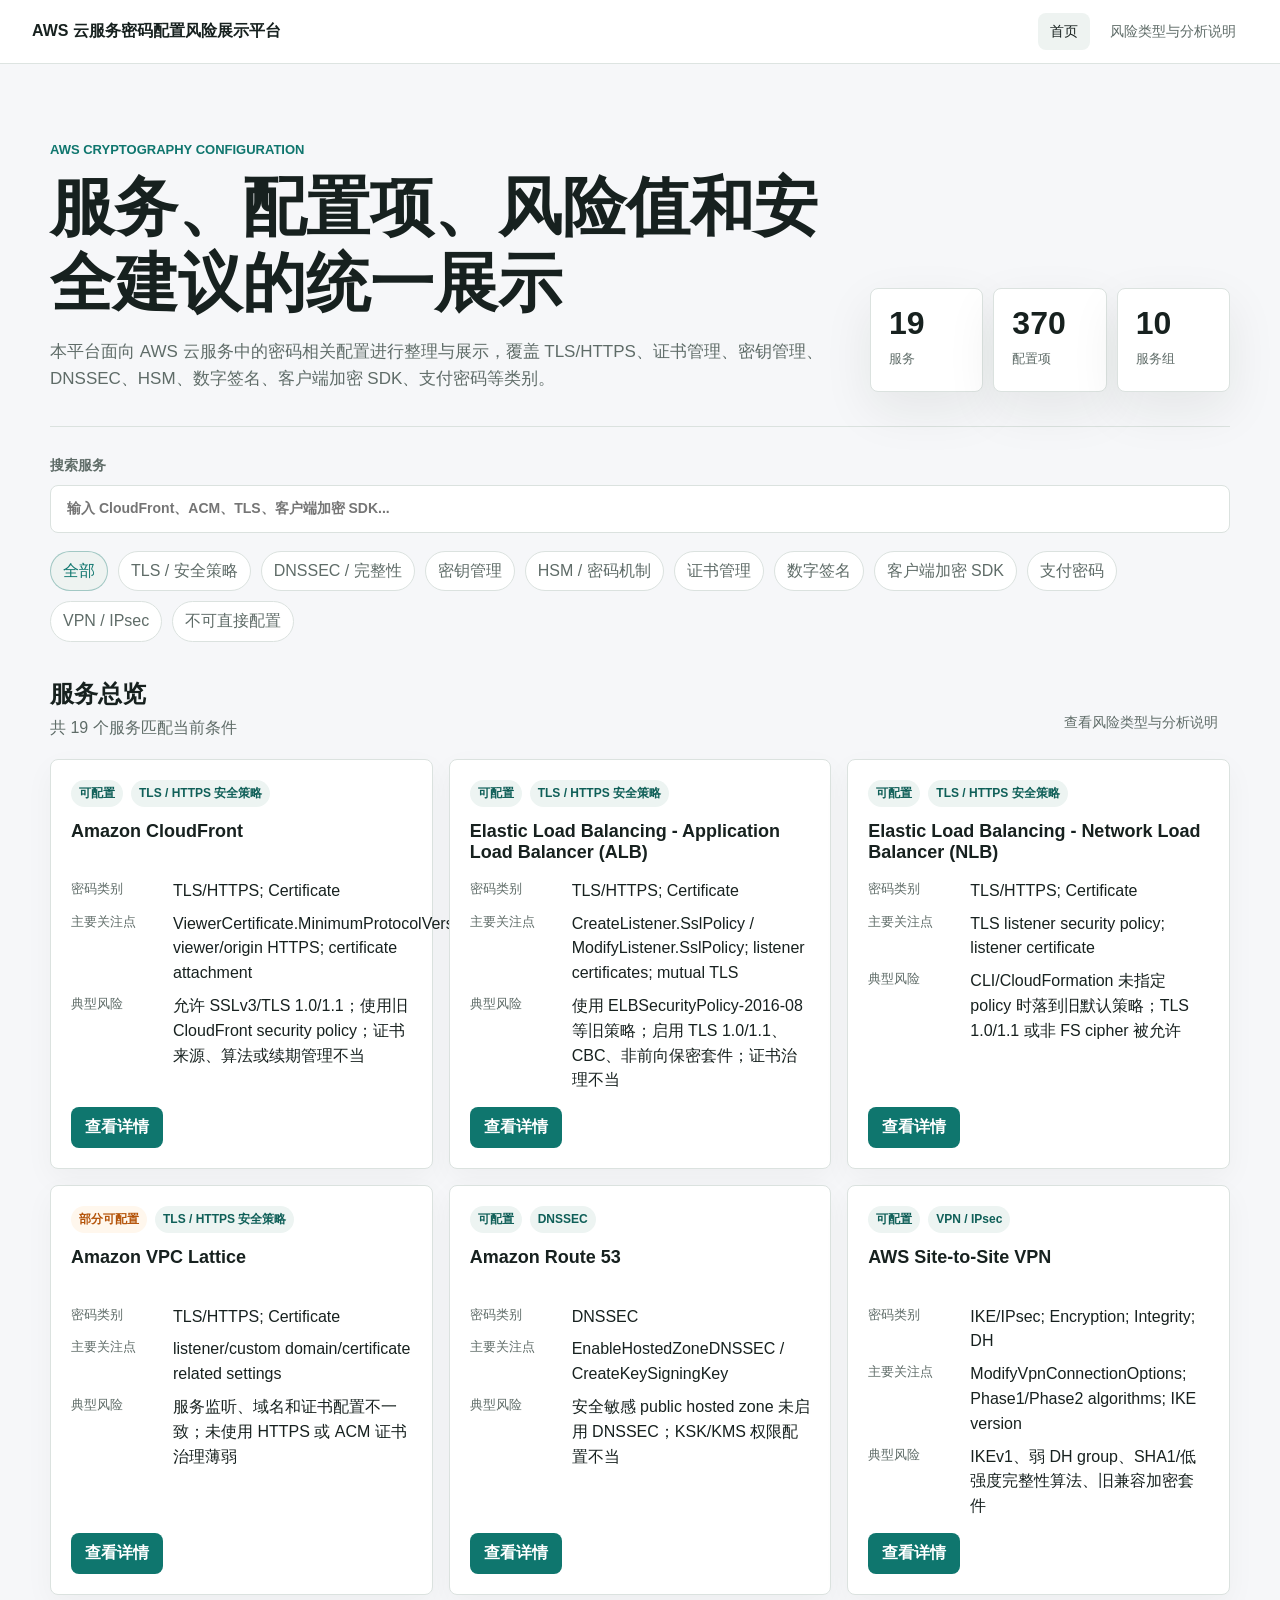
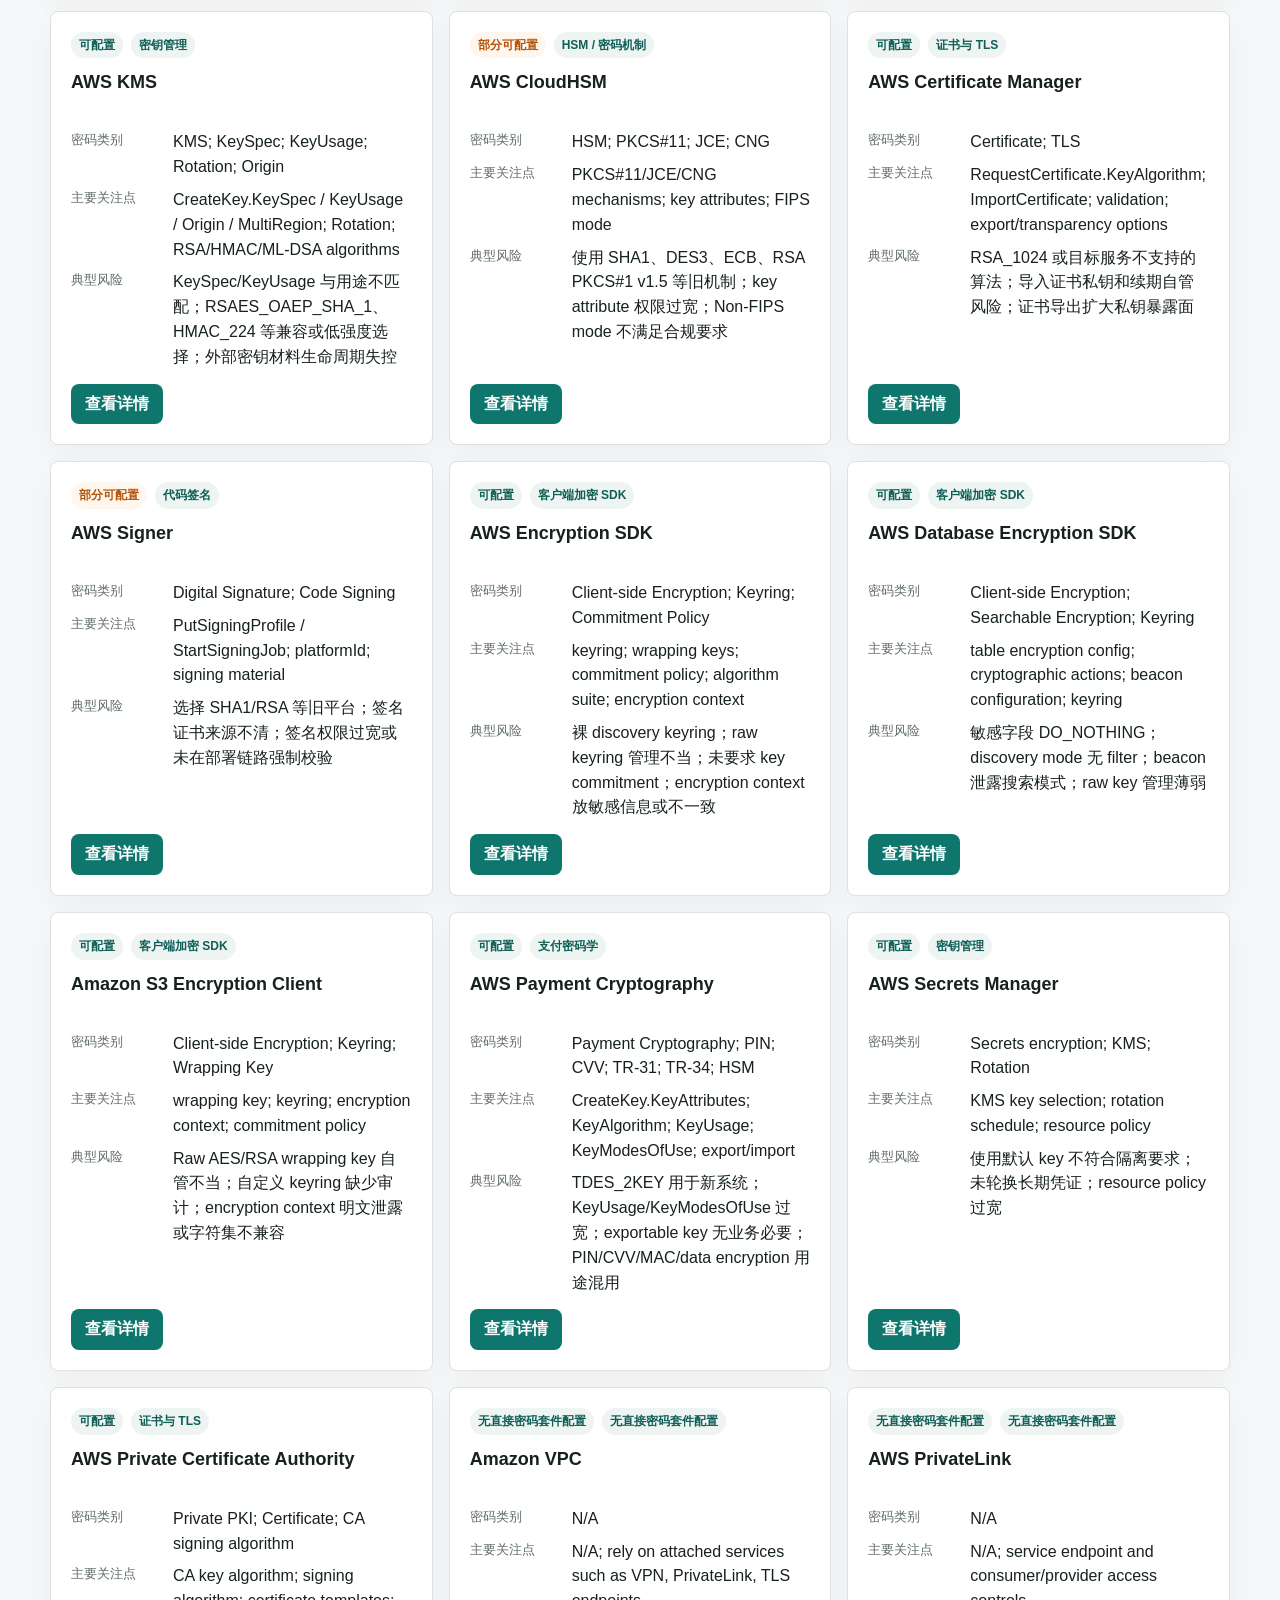
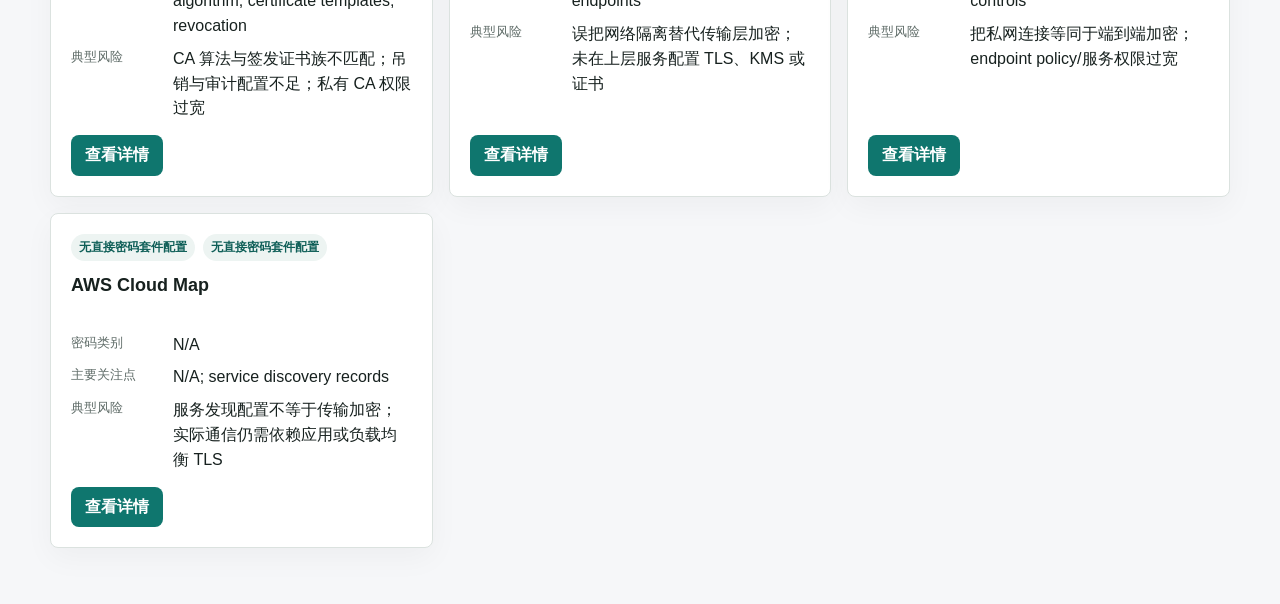
==== index.html @ 1eba8512 "Initial commit" ====
<!doctype html>
<html lang="zh-CN">
  <head>
    <meta charset="utf-8" />
    <meta name="viewport" content="width=device-width, initial-scale=1" />
    <title>AWS 云服务密码配置风险展示平台</title>
    <link rel="stylesheet" href="./styles.css" />
  </head>
  <body>
    <header class="topbar">
      <a class="brand" href="#/">AWS 云服务密码配置风险展示平台</a>
      <nav class="nav" aria-label="主导航">
        <a href="#/" data-nav="home">首页</a>
        <a href="#/risk-types" data-nav="risk-types">风险类型与分析说明</a>
      </nav>
    </header>

    <main id="app" class="app" aria-live="polite"></main>

    <template id="home-template">
      <section class="hero">
        <div>
          <p class="eyebrow">AWS Cryptography Configuration</p>
          <h1>服务、配置项、风险值和安全建议的统一展示</h1>
          <p class="hero-copy">
            本平台面向 AWS 云服务中的密码相关配置进行整理与展示，覆盖 TLS/HTTPS、证书管理、密钥管理、DNSSEC、HSM、数字签名、客户端加密 SDK、支付密码等类别。
          </p>
        </div>
        <div class="hero-metrics" aria-label="数据概览">
          <div><strong data-count="services">0</strong><span>服务</span></div>
          <div><strong data-count="items">0</strong><span>配置项</span></div>
          <div><strong data-count="groups">0</strong><span>服务组</span></div>
        </div>
      </section>

      <section class="filters" aria-label="服务搜索与筛选">
        <label class="search-box">
          <span>搜索服务</span>
          <input id="search-input" type="search" placeholder="输入 CloudFront、ACM、TLS、客户端加密 SDK..." autocomplete="off" />
        </label>
        <div id="group-filters" class="chips" role="list"></div>
      </section>

      <section class="section-head">
        <div>
          <h2>服务总览</h2>
          <p id="result-summary">正在加载服务卡片</p>
        </div>
        <a class="secondary-link" href="#/risk-types">查看风险类型与分析说明</a>
      </section>
      <section id="service-grid" class="service-grid" aria-label="服务卡片列表"></section>
    </template>

    <template id="detail-template">
      <a class="back-link" href="#/">返回首页</a>
      <section id="service-detail" class="detail"></section>
    </template>

    <template id="risk-template">
      <section class="page-title">
        <p class="eyebrow">Risk Taxonomy</p>
        <h1>风险类型与分析说明</h1>
        <p>本页面用于说明平台中的风险类型、字段含义和分析标准。风险值与安全值主要依据 AWS 官方文档、密码协议安全实践以及配置项本身的安全影响整理。</p>
      </section>

      <section class="info-band important">
        <h2>N/A 与不可直接配置</h2>
        <p>
          页面中的 N/A 不一定表示数据缺失。对于 Amazon VPC、AWS PrivateLink、AWS Cloud Map 等服务，N/A 通常表示该服务本身不提供直接的密码套件、TLS policy 或密码算法选择入口。应在上层服务或应用层配置 TLS、证书、加密算法、密钥管理和访问控制策略。
        </p>
      </section>

      <section class="accordion-section">
        <h2>常见风险类型</h2>
        <div id="risk-list" class="accordion-list"></div>
      </section>

      <section class="two-column">
        <div>
          <h2>服务组分类说明</h2>
          <div id="group-guide" class="compact-table"></div>
        </div>
        <div>
          <h2>字段说明</h2>
          <div id="field-guide" class="compact-table"></div>
        </div>
      </section>

      <section class="accordion-section">
        <h2>风险值与安全值判断标准</h2>
        <div id="standard-list" class="accordion-list"></div>
      </section>
    </template>

    <script src="./app.js"></script>
  </body>
</html>
---- styles.css ----
:root {
  --bg: #f6f7f9;
  --surface: #ffffff;
  --surface-strong: #eef3f1;
  --text: #17211f;
  --muted: #5f6c68;
  --line: #dbe2df;
  --accent: #0f766e;
  --accent-2: #b45309;
  --accent-3: #334155;
  --danger: #b91c1c;
  --warn: #b45309;
  --info: #2563eb;
  --ok: #047857;
  --shadow: 0 18px 50px rgba(23, 33, 31, 0.08);
  color-scheme: light;
}

* {
  box-sizing: border-box;
}

body {
  margin: 0;
  background: var(--bg);
  color: var(--text);
  font-family:
    "Inter", "Segoe UI", "Microsoft YaHei", "PingFang SC", Arial, sans-serif;
  line-height: 1.55;
}

a {
  color: inherit;
  text-decoration: none;
}

button,
input {
  font: inherit;
}

.topbar {
  position: sticky;
  top: 0;
  z-index: 10;
  display: flex;
  align-items: center;
  justify-content: space-between;
  gap: 24px;
  min-height: 64px;
  padding: 0 32px;
  border-bottom: 1px solid rgba(219, 226, 223, 0.92);
  background: rgba(255, 255, 255, 0.92);
  backdrop-filter: blur(14px);
}

.brand {
  font-weight: 760;
}

.nav {
  display: flex;
  gap: 8px;
}

.nav a,
.secondary-link,
.back-link,
.detail-link {
  display: inline-flex;
  align-items: center;
  min-height: 36px;
  padding: 8px 12px;
  border-radius: 8px;
  color: var(--muted);
  font-size: 14px;
}

.nav a.active,
.nav a:hover,
.secondary-link:hover,
.back-link:hover,
.detail-link:hover {
  background: var(--surface-strong);
  color: var(--text);
}

.app {
  width: min(1180px, calc(100% - 36px));
  margin: 0 auto;
  padding: 28px 0 56px;
}

.hero {
  display: grid;
  grid-template-columns: minmax(0, 1fr) 360px;
  gap: 32px;
  align-items: end;
  padding: 48px 0 34px;
  border-bottom: 1px solid var(--line);
}

.eyebrow {
  margin: 0 0 10px;
  color: var(--accent);
  font-size: 13px;
  font-weight: 760;
  letter-spacing: 0;
  text-transform: uppercase;
}

h1,
h2,
h3 {
  margin: 0;
  line-height: 1.18;
}

h1 {
  max-width: 860px;
  font-size: clamp(34px, 5vw, 64px);
  font-weight: 820;
}

h2 {
  font-size: 24px;
}

h3 {
  font-size: 18px;
}

.hero-copy,
.page-title p {
  max-width: 840px;
  margin: 18px 0 0;
  color: var(--muted);
  font-size: 17px;
}

.hero-metrics {
  display: grid;
  grid-template-columns: repeat(3, 1fr);
  gap: 10px;
}

.hero-metrics div {
  min-height: 104px;
  padding: 18px;
  border: 1px solid var(--line);
  border-radius: 8px;
  background: var(--surface);
  box-shadow: var(--shadow);
}

.hero-metrics strong,
.kpi strong {
  display: block;
  font-size: 32px;
  line-height: 1;
}

.hero-metrics span,
.kpi span {
  display: block;
  margin-top: 10px;
  color: var(--muted);
  font-size: 13px;
}

.filters {
  display: grid;
  gap: 18px;
  padding: 28px 0;
}

.search-box {
  display: grid;
  gap: 8px;
  color: var(--muted);
  font-size: 14px;
  font-weight: 650;
}

.search-box input {
  width: 100%;
  min-height: 48px;
  padding: 0 16px;
  border: 1px solid var(--line);
  border-radius: 8px;
  background: var(--surface);
  color: var(--text);
  outline: none;
}

.search-box input:focus {
  border-color: var(--accent);
  box-shadow: 0 0 0 4px rgba(15, 118, 110, 0.12);
}

.chips {
  display: flex;
  flex-wrap: wrap;
  gap: 10px;
}

.chip {
  min-height: 34px;
  padding: 7px 12px;
  border: 1px solid var(--line);
  border-radius: 999px;
  background: var(--surface);
  color: var(--muted);
  cursor: pointer;
}

.chip.active,
.chip:hover {
  border-color: rgba(15, 118, 110, 0.34);
  background: var(--surface-strong);
  color: var(--accent);
}

.section-head {
  display: flex;
  justify-content: space-between;
  gap: 18px;
  align-items: end;
  margin: 10px 0 18px;
}

.section-head p {
  margin: 8px 0 0;
  color: var(--muted);
}

.service-grid {
  display: grid;
  grid-template-columns: repeat(3, minmax(0, 1fr));
  gap: 16px;
}

.service-card {
  display: flex;
  flex-direction: column;
  gap: 14px;
  min-height: 320px;
  padding: 20px;
  border: 1px solid var(--line);
  border-radius: 8px;
  background: var(--surface);
  box-shadow: 0 10px 30px rgba(23, 33, 31, 0.04);
}

.service-card h3 {
  min-height: 44px;
}

.meta-list {
  display: grid;
  gap: 8px;
  margin: 0;
}

.meta-list div {
  display: grid;
  grid-template-columns: 92px minmax(0, 1fr);
  gap: 10px;
}

.meta-list dt {
  color: var(--muted);
  font-size: 13px;
}

.meta-list dd {
  margin: 0;
}

.tag-row {
  display: flex;
  flex-wrap: wrap;
  gap: 8px;
}

.tag {
  display: inline-flex;
  align-items: center;
  min-height: 26px;
  padding: 4px 8px;
  border-radius: 999px;
  background: #edf4f2;
  color: #0f5f58;
  font-size: 12px;
  font-weight: 700;
}

.tag.partial {
  background: #fff7ed;
  color: var(--warn);
}

.tag.none {
  background: #f1f5f9;
  color: var(--accent-3);
}

.tag.high {
  background: #fee2e2;
  color: var(--danger);
}

.tag.medium {
  background: #fef3c7;
  color: var(--warn);
}

.tag.low,
.tag.info {
  background: #dbeafe;
  color: var(--info);
}

.card-actions {
  margin-top: auto;
}

.primary-button {
  display: inline-flex;
  align-items: center;
  justify-content: center;
  min-height: 38px;
  padding: 8px 14px;
  border-radius: 8px;
  background: var(--accent);
  color: #fff;
  font-weight: 750;
}

.primary-button:hover {
  background: #0d625c;
}

.back-link {
  margin-bottom: 18px;
}

.detail-header {
  display: grid;
  gap: 18px;
  padding-bottom: 26px;
  border-bottom: 1px solid var(--line);
}

.detail-intro {
  max-width: 880px;
  margin: 0;
  color: var(--muted);
  font-size: 16px;
}

.info-grid {
  display: grid;
  grid-template-columns: repeat(5, minmax(0, 1fr));
  gap: 10px;
}

.kpi {
  min-height: 96px;
  padding: 16px;
  border: 1px solid var(--line);
  border-radius: 8px;
  background: var(--surface);
}

.risk-focus,
.analysis-table-wrap,
.info-band,
.accordion-section,
.two-column {
  margin-top: 24px;
}

.risk-focus,
.info-band {
  padding: 20px;
  border: 1px solid var(--line);
  border-radius: 8px;
  background: var(--surface);
}

.risk-focus ul {
  margin: 12px 0 0;
  padding-left: 22px;
}

.analysis-table-wrap {
  overflow: auto;
  border: 1px solid var(--line);
  border-radius: 8px;
  background: var(--surface);
}

table {
  width: 100%;
  border-collapse: collapse;
}

th,
td {
  padding: 13px 14px;
  border-bottom: 1px solid var(--line);
  text-align: left;
  vertical-align: top;
}

th {
  background: #f8faf9;
  color: var(--muted);
  font-size: 13px;
  white-space: nowrap;
}

td {
  min-width: 150px;
}

td:first-child {
  min-width: 220px;
}

tr.detail-row td {
  background: #fbfcfc;
}

.expand-button {
  border: 0;
  background: transparent;
  color: var(--accent);
  cursor: pointer;
  font-weight: 760;
  padding: 0;
}

.reason-grid {
  display: grid;
  grid-template-columns: 1fr 1fr;
  gap: 18px;
}

.reason-grid h4 {
  margin: 0 0 8px;
}

.reason-grid p {
  margin: 0;
  color: var(--muted);
}

.page-title {
  padding: 42px 0 28px;
  border-bottom: 1px solid var(--line);
}

.important {
  border-left: 5px solid var(--accent);
}

.info-band p {
  margin: 10px 0 0;
  color: var(--muted);
}

.accordion-list {
  display: grid;
  gap: 10px;
  margin-top: 14px;
}

details {
  border: 1px solid var(--line);
  border-radius: 8px;
  background: var(--surface);
}

summary {
  cursor: pointer;
  padding: 16px 18px;
  font-weight: 760;
}

details .panel {
  padding: 0 18px 18px;
  color: var(--muted);
}

.two-column {
  display: grid;
  grid-template-columns: 1fr 1fr;
  gap: 18px;
}

.compact-table {
  margin-top: 14px;
  overflow: auto;
  border: 1px solid var(--line);
  border-radius: 8px;
  background: var(--surface);
}

.empty-state {
  padding: 28px;
  border: 1px dashed var(--line);
  border-radius: 8px;
  background: var(--surface);
  color: var(--muted);
}

@media (max-width: 980px) {
  .hero,
  .two-column {
    grid-template-columns: 1fr;
  }

  .service-grid,
  .info-grid {
    grid-template-columns: repeat(2, minmax(0, 1fr));
  }
}

@media (max-width: 680px) {
  .topbar {
    align-items: flex-start;
    flex-direction: column;
    padding: 14px 18px;
  }

  .app {
    width: min(100% - 28px, 1180px);
    padding-top: 18px;
  }

  .hero {
    padding-top: 26px;
  }

  .hero-metrics,
  .service-grid,
  .info-grid,
  .reason-grid {
    grid-template-columns: 1fr;
  }

  .section-head {
    align-items: flex-start;
    flex-direction: column;
  }

  h1 {
    font-size: 36px;
  }
}
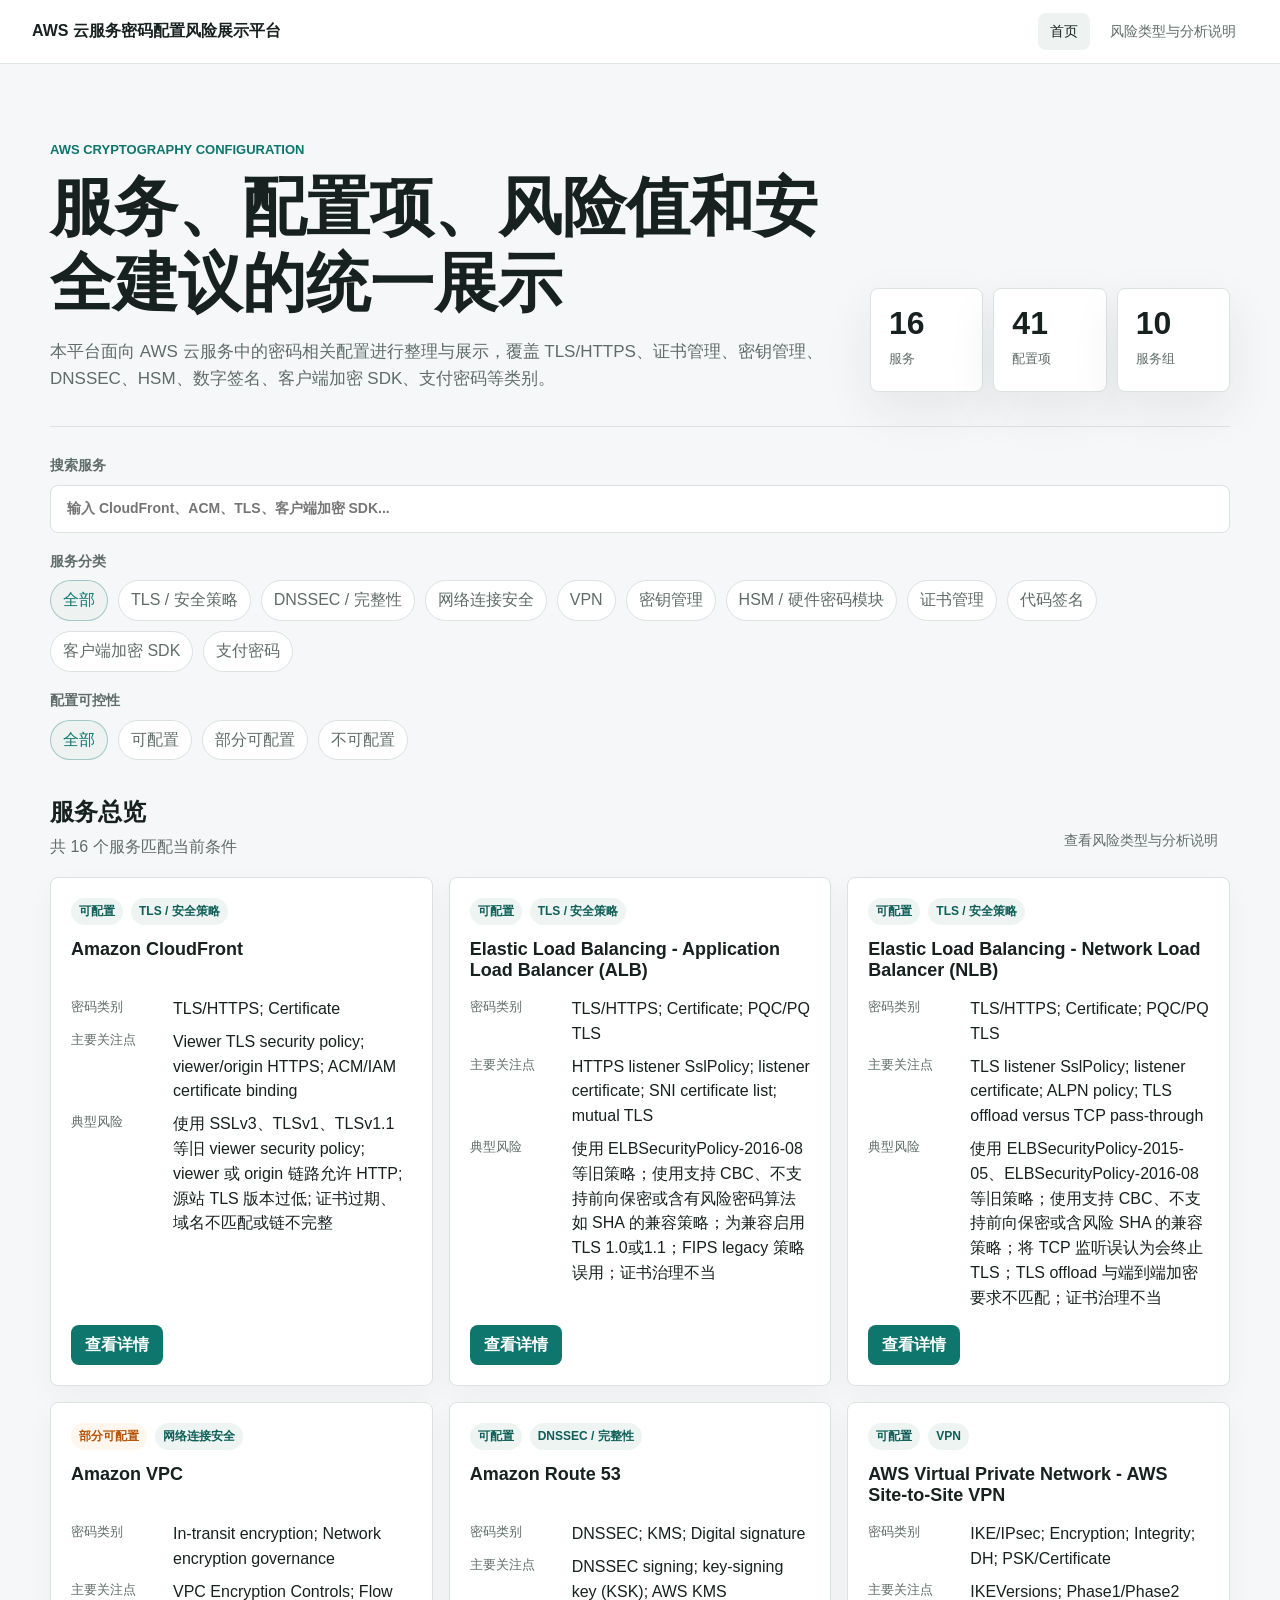
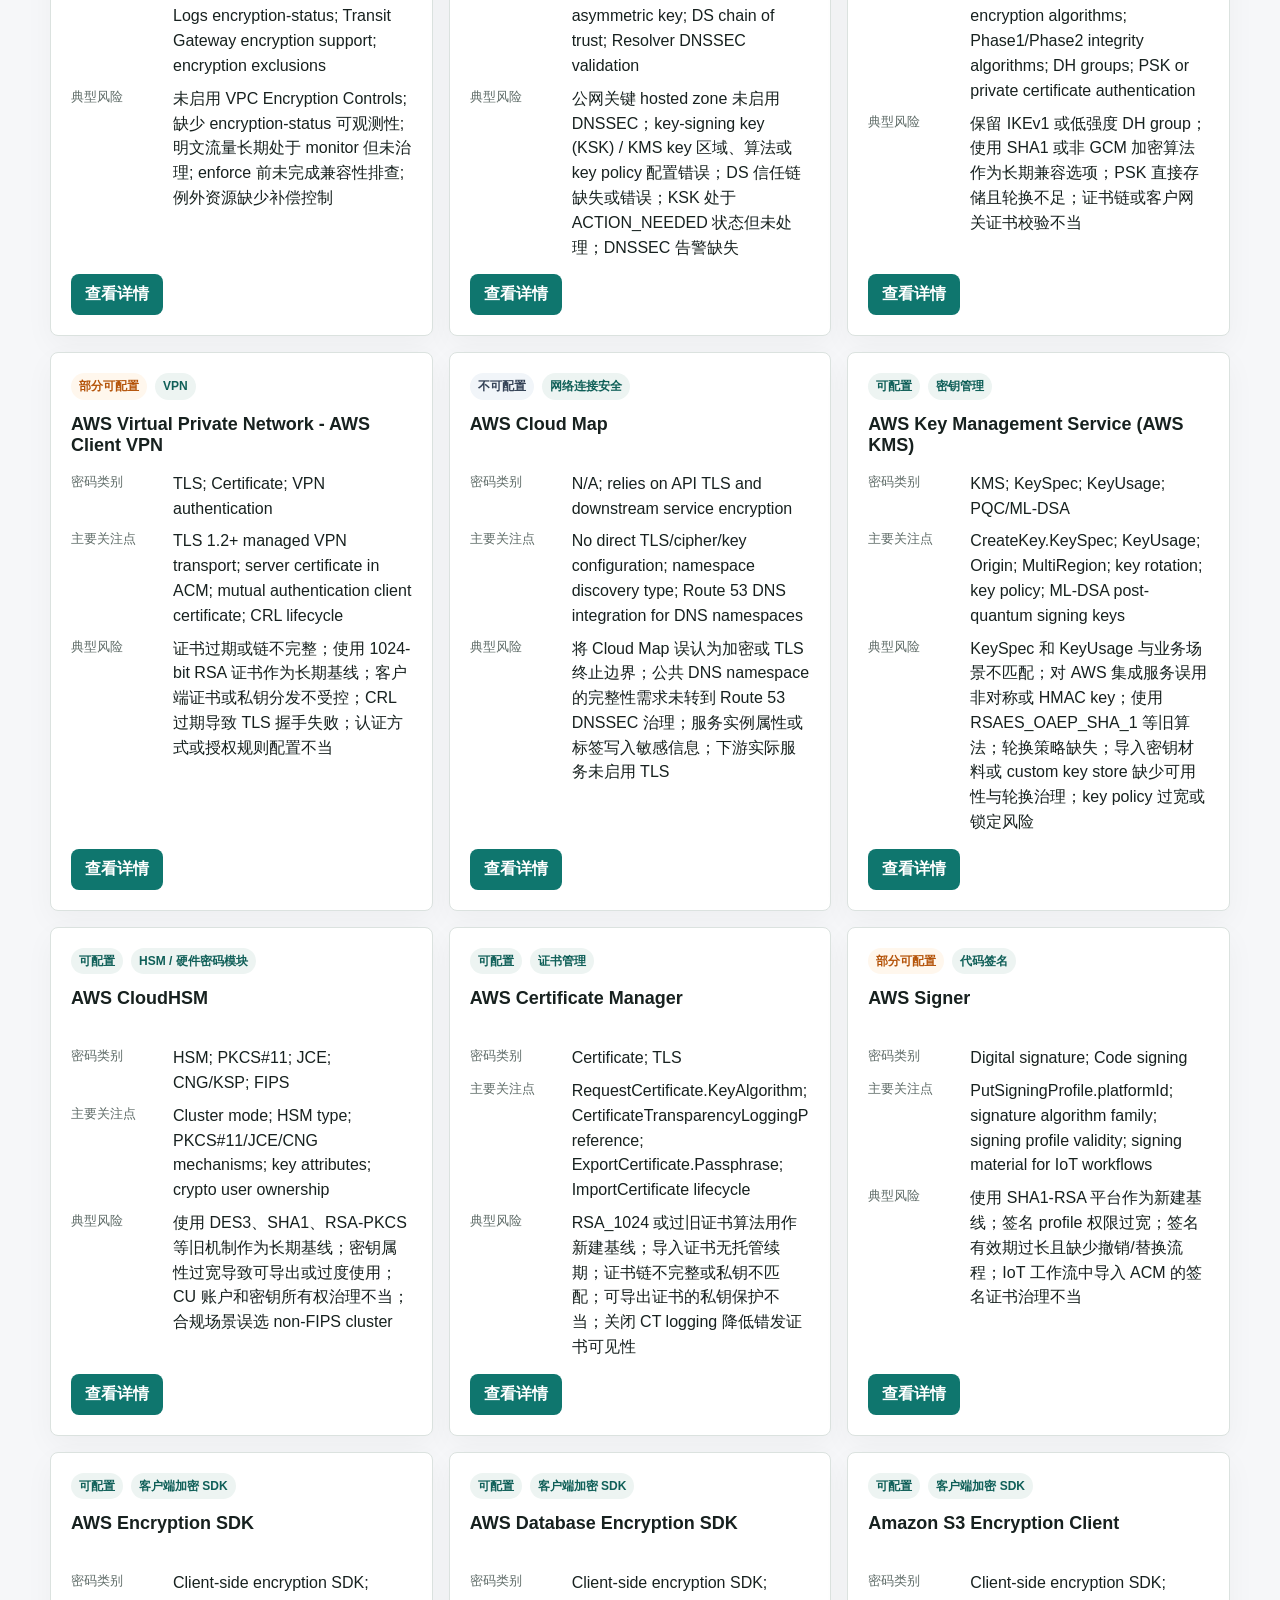
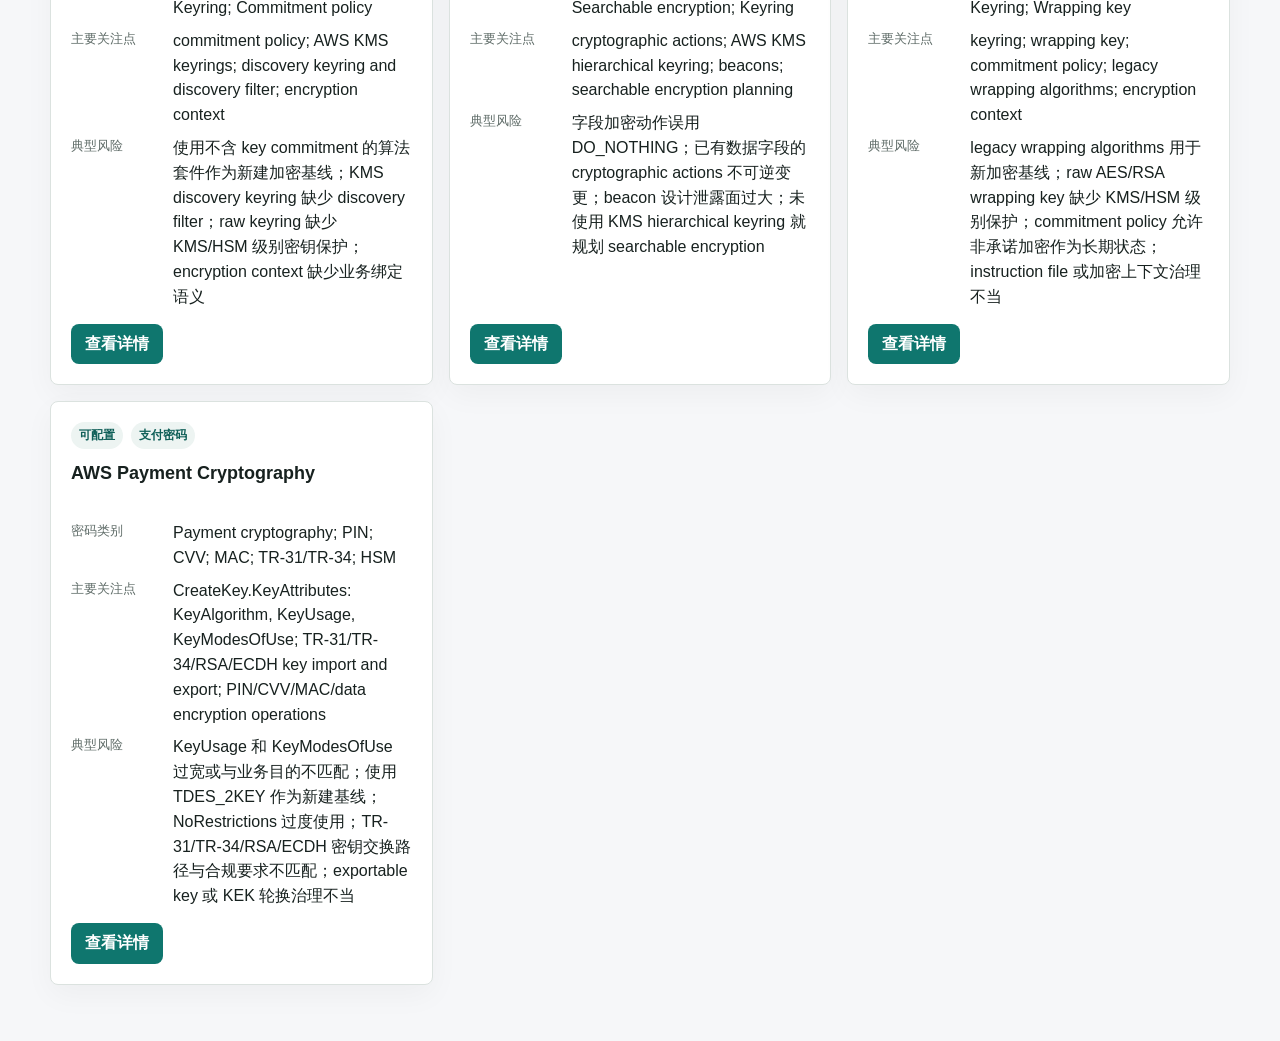
==== commit 26c14723: "Adjust the displayed data" ====
--- a/index.html
+++ b/index.html
@@ -38,7 +38,14 @@
           <span>搜索服务</span>
           <input id="search-input" type="search" placeholder="输入 CloudFront、ACM、TLS、客户端加密 SDK..." autocomplete="off" />
         </label>
-        <div id="group-filters" class="chips" role="list"></div>
+        <div class="filter-block">
+          <span class="filter-label">服务分类</span>
+          <div id="group-filters" class="chips" role="list"></div>
+        </div>
+        <div class="filter-block">
+          <span class="filter-label">配置可控性</span>
+          <div id="status-filters" class="chips" role="list"></div>
+        </div>
       </section>
 
       <section class="section-head">
--- a/styles.css
+++ b/styles.css
@@ -174,6 +174,17 @@
   padding: 28px 0;
 }
 
+.filter-block {
+  display: grid;
+  gap: 8px;
+}
+
+.filter-label {
+  color: var(--muted);
+  font-size: 14px;
+  font-weight: 650;
+}
+
 .search-box {
   display: grid;
   gap: 8px;
@@ -254,6 +265,8 @@
 
 .service-card h3 {
   min-height: 44px;
+  overflow-wrap: anywhere;
+  word-break: break-word;
 }
 
 .meta-list {
@@ -275,6 +288,9 @@
 
 .meta-list dd {
   margin: 0;
+  min-width: 0;
+  overflow-wrap: anywhere;
+  word-break: break-word;
 }
 
 .tag-row {
@@ -394,8 +410,14 @@
   padding-left: 22px;
 }
 
+.risk-focus li,
+.kpi strong {
+  overflow-wrap: anywhere;
+  word-break: break-word;
+}
+
 .analysis-table-wrap {
-  overflow: auto;
+  overflow-x: hidden;
   border: 1px solid var(--line);
   border-radius: 8px;
   background: var(--surface);
@@ -427,6 +449,50 @@
 
 td:first-child {
   min-width: 220px;
+}
+
+.analysis-table {
+  table-layout: fixed;
+}
+
+.analysis-table .col-config {
+  width: 18%;
+}
+
+.analysis-table .col-api {
+  width: 20%;
+}
+
+.analysis-table .col-recommended,
+.analysis-table .col-risky {
+  width: 17%;
+}
+
+.analysis-table .col-level {
+  width: 10%;
+}
+
+.analysis-table .col-reference {
+  width: 10%;
+}
+
+.analysis-table .col-action {
+  width: 8%;
+}
+
+.analysis-table th,
+.analysis-table td {
+  min-width: 0;
+  overflow-wrap: anywhere;
+  word-break: break-word;
+}
+
+.analysis-table td {
+  white-space: pre-line;
+}
+
+.analysis-table th {
+  white-space: normal;
 }
 
 tr.detail-row td {
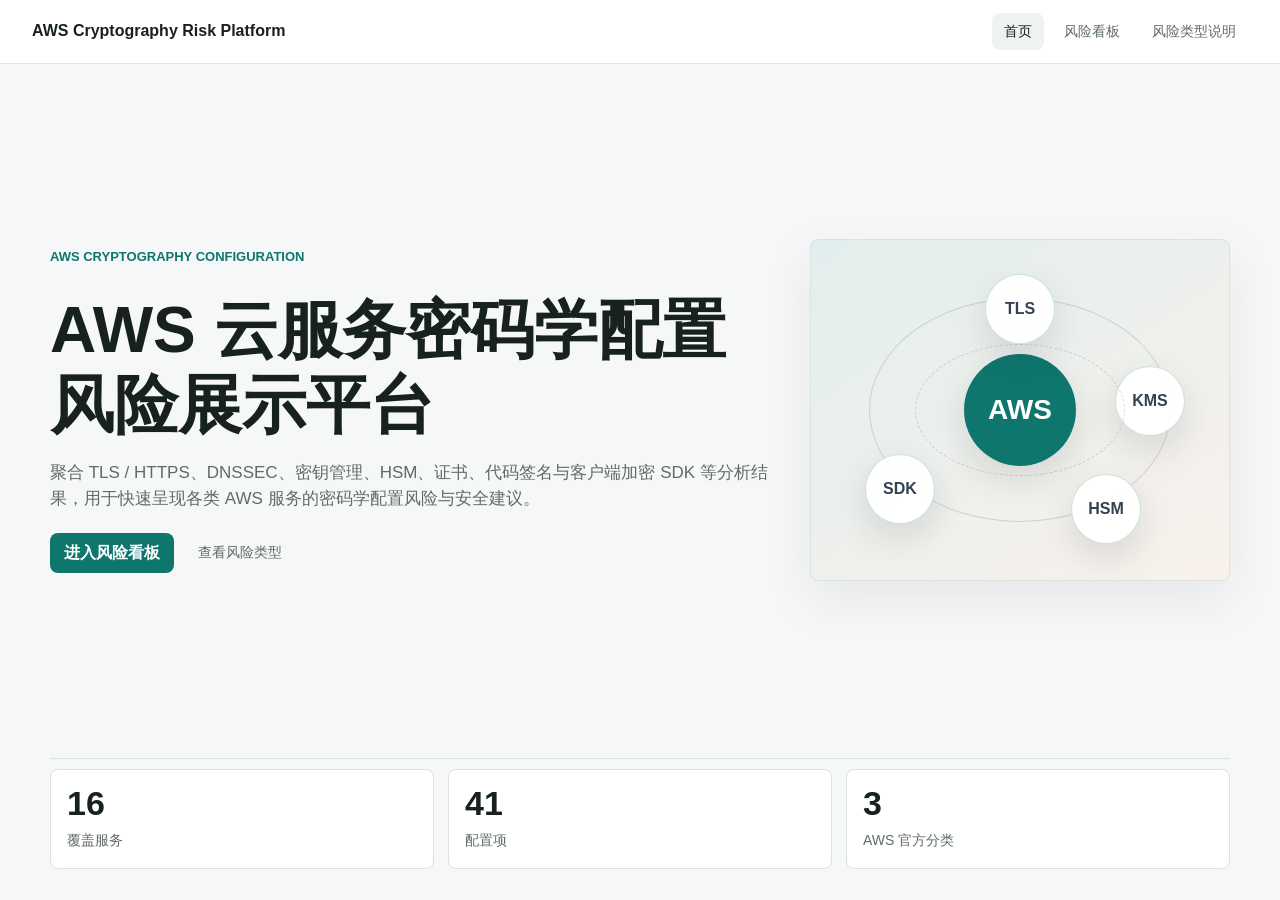
==== commit 52ca93d2: "New homepage and new rsik dashboard.category modification.Add pagination fuction" ====
--- a/index.html
+++ b/index.html
@@ -16,6 +16,37 @@
     </header>
 
     <main id="app" class="app" aria-live="polite"></main>
+
+    <template id="cover-template">
+      <section class="cover-page">
+        <div class="cover-panel">
+          <p class="eyebrow">AWS Cryptography Configuration</p>
+          <h1>AWS &#x4e91;&#x670d;&#x52a1;&#x5bc6;&#x7801;&#x5b66;&#x914d;&#x7f6e;&#x98ce;&#x9669;&#x5c55;&#x793a;&#x5e73;&#x53f0;</h1>
+          <p class="cover-copy">
+            &#x805a;&#x5408; TLS / HTTPS&#x3001;DNSSEC&#x3001;&#x5bc6;&#x94a5;&#x7ba1;&#x7406;&#x3001;HSM&#x3001;&#x8bc1;&#x4e66;&#x3001;&#x4ee3;&#x7801;&#x7b7e;&#x540d;&#x4e0e;&#x5ba2;&#x6237;&#x7aef;&#x52a0;&#x5bc6; SDK &#x7b49;&#x5206;&#x6790;&#x7ed3;&#x679c;&#xff0c;&#x7528;&#x4e8e;&#x5feb;&#x901f;&#x5448;&#x73b0;&#x5404;&#x7c7b; AWS &#x670d;&#x52a1;&#x7684;&#x5bc6;&#x7801;&#x5b66;&#x914d;&#x7f6e;&#x98ce;&#x9669;&#x4e0e;&#x5b89;&#x5168;&#x5efa;&#x8bae;&#x3002;
+          </p>
+          <div class="cover-actions">
+            <a class="primary-button" href="#/dashboard">&#x8fdb;&#x5165;&#x98ce;&#x9669;&#x770b;&#x677f;</a>
+            <a class="secondary-link" href="#/risk-types">&#x67e5;&#x770b;&#x98ce;&#x9669;&#x7c7b;&#x578b;</a>
+          </div>
+        </div>
+        <div class="cover-visual" aria-label="AWS cryptography risk cover graphic">
+          <div class="risk-orbit">
+            <span class="node node-main">AWS</span>
+            <span class="node node-a">TLS</span>
+            <span class="node node-b">KMS</span>
+            <span class="node node-c">HSM</span>
+            <span class="node node-d">SDK</span>
+          </div>
+        </div>
+      </section>
+
+      <section class="cover-stats" aria-label="Platform summary">
+        <div><strong data-cover-count="services">0</strong><span>&#x8986;&#x76d6;&#x670d;&#x52a1;</span></div>
+        <div><strong data-cover-count="items">0</strong><span>&#x914d;&#x7f6e;&#x9879;</span></div>
+        <div><strong data-cover-count="groups">0</strong><span>&#x670d;&#x52a1;&#x5206;&#x7ec4;</span></div>
+      </section>
+    </template>
 
     <template id="home-template">
       <section class="hero">
--- a/styles.css
+++ b/styles.css
@@ -91,6 +91,151 @@
   padding: 28px 0 56px;
 }
 
+.app:has(.cover-page) {
+  padding-top: 8px;
+  padding-bottom: 24px;
+}
+
+.cover-page {
+  display: grid;
+  grid-template-columns: minmax(0, 1fr) 420px;
+  gap: 30px;
+  align-items: center;
+  min-height: calc(100vh - 214px);
+  padding: 0 0 10px;
+}
+
+.cover-panel {
+  display: grid;
+  gap: 16px;
+}
+
+.cover-panel h1 {
+  max-width: 900px;
+}
+
+.cover-copy {
+  max-width: 760px;
+  margin: 0;
+  color: var(--muted);
+  font-size: 17px;
+}
+
+.cover-actions {
+  display: flex;
+  flex-wrap: wrap;
+  gap: 12px;
+  align-items: center;
+  margin-top: 4px;
+}
+
+.cover-visual {
+  min-height: 340px;
+  border: 1px solid var(--line);
+  border-radius: 8px;
+  background:
+    linear-gradient(145deg, rgba(15, 118, 110, 0.12), rgba(180, 83, 9, 0.08)),
+    var(--surface);
+  box-shadow: var(--shadow);
+  overflow: hidden;
+}
+
+.risk-orbit {
+  position: relative;
+  width: 100%;
+  height: 340px;
+}
+
+.risk-orbit::before,
+.risk-orbit::after {
+  content: "";
+  position: absolute;
+  inset: 58px;
+  border: 1px solid rgba(95, 108, 104, 0.24);
+  border-radius: 50%;
+}
+
+.risk-orbit::after {
+  inset: 104px;
+  border-style: dashed;
+}
+
+.node {
+  position: absolute;
+  display: inline-flex;
+  align-items: center;
+  justify-content: center;
+  width: 70px;
+  height: 70px;
+  border: 1px solid rgba(15, 118, 110, 0.22);
+  border-radius: 50%;
+  background: rgba(255, 255, 255, 0.94);
+  color: var(--accent-3);
+  font-weight: 820;
+  box-shadow: 0 14px 35px rgba(23, 33, 31, 0.12);
+}
+
+.node-main {
+  top: 50%;
+  left: 50%;
+  width: 112px;
+  height: 112px;
+  transform: translate(-50%, -50%);
+  background: var(--accent);
+  color: #fff;
+  font-size: 28px;
+}
+
+.node-a {
+  top: 34px;
+  left: 50%;
+  transform: translateX(-50%);
+}
+
+.node-b {
+  top: 126px;
+  right: 44px;
+}
+
+.node-c {
+  right: 88px;
+  bottom: 36px;
+}
+
+.node-d {
+  bottom: 56px;
+  left: 54px;
+}
+
+.cover-stats {
+  display: grid;
+  grid-template-columns: repeat(3, 1fr);
+  gap: 14px;
+  padding-top: 10px;
+  border-top: 1px solid var(--line);
+}
+
+.cover-stats div {
+  min-height: 92px;
+  padding: 16px;
+  border: 1px solid var(--line);
+  border-radius: 8px;
+  background: var(--surface);
+}
+
+.cover-stats strong {
+  display: block;
+  font-size: 34px;
+  line-height: 1;
+}
+
+.cover-stats span {
+  display: block;
+  margin-top: 10px;
+  color: var(--muted);
+  font-size: 14px;
+}
+
 .hero {
   display: grid;
   grid-template-columns: minmax(0, 1fr) 360px;
@@ -251,6 +396,48 @@
   gap: 16px;
 }
 
+.pagination {
+  display: flex;
+  justify-content: center;
+  align-items: center;
+  gap: 10px;
+  margin-top: 22px;
+}
+
+.pagination-pages {
+  display: flex;
+  flex-wrap: wrap;
+  justify-content: center;
+  gap: 8px;
+}
+
+.pagination button {
+  min-width: 38px;
+  min-height: 36px;
+  padding: 7px 12px;
+  border: 1px solid var(--line);
+  border-radius: 8px;
+  background: var(--surface);
+  color: var(--muted);
+  cursor: pointer;
+}
+
+.pagination button:hover:not(:disabled),
+.pagination button.active {
+  border-color: rgba(15, 118, 110, 0.34);
+  background: var(--surface-strong);
+  color: var(--accent);
+}
+
+.pagination button.active {
+  font-weight: 800;
+}
+
+.pagination button:disabled {
+  opacity: 0.48;
+  cursor: not-allowed;
+}
+
 .service-card {
   display: flex;
   flex-direction: column;
@@ -294,14 +481,23 @@
 }
 
 .tag-row {
-  display: flex;
-  flex-wrap: wrap;
+  display: grid;
+  grid-template-columns: max-content minmax(0, 1fr);
   gap: 8px;
+  align-items: start;
+  min-height: 60px;
+}
+
+.tag-row .official {
+  grid-column: 1 / -1;
+  width: fit-content;
 }
 
 .tag {
   display: inline-flex;
   align-items: center;
+  width: fit-content;
+  max-width: 100%;
   min-height: 26px;
   padding: 4px 8px;
   border-radius: 999px;
@@ -309,6 +505,13 @@
   color: #0f5f58;
   font-size: 12px;
   font-weight: 700;
+  overflow-wrap: anywhere;
+  word-break: break-word;
+}
+
+.tag.official {
+  background: #e0f2fe;
+  color: #075985;
 }
 
 .tag.partial {
@@ -584,8 +787,13 @@
 
 @media (max-width: 980px) {
   .hero,
+  .cover-page,
   .two-column {
     grid-template-columns: 1fr;
+  }
+
+  .cover-page {
+    min-height: auto;
   }
 
   .service-grid,
@@ -606,17 +814,82 @@
     padding-top: 18px;
   }
 
+  .app:has(.cover-page) {
+    padding-top: 6px;
+    padding-bottom: 18px;
+  }
+
   .hero {
     padding-top: 26px;
   }
 
   .hero-metrics,
+  .cover-stats,
   .service-grid,
   .info-grid,
   .reason-grid {
     grid-template-columns: 1fr;
   }
 
+  .tag-row {
+    grid-template-columns: 1fr;
+  }
+
+  .pagination {
+    align-items: stretch;
+    flex-direction: column;
+  }
+
+  .cover-page {
+    min-height: auto;
+    padding-top: 0;
+  }
+
+  .cover-visual,
+  .risk-orbit {
+    min-height: 260px;
+    height: 260px;
+  }
+
+  .risk-orbit::before {
+    inset: 34px;
+  }
+
+  .risk-orbit::after {
+    inset: 68px;
+  }
+
+  .node {
+    width: 58px;
+    height: 58px;
+    font-size: 13px;
+  }
+
+  .node-main {
+    width: 92px;
+    height: 92px;
+    font-size: 23px;
+  }
+
+  .node-a {
+    top: 18px;
+  }
+
+  .node-b {
+    top: 98px;
+    right: 24px;
+  }
+
+  .node-c {
+    right: 56px;
+    bottom: 22px;
+  }
+
+  .node-d {
+    bottom: 40px;
+    left: 28px;
+  }
+
   .section-head {
     align-items: flex-start;
     flex-direction: column;
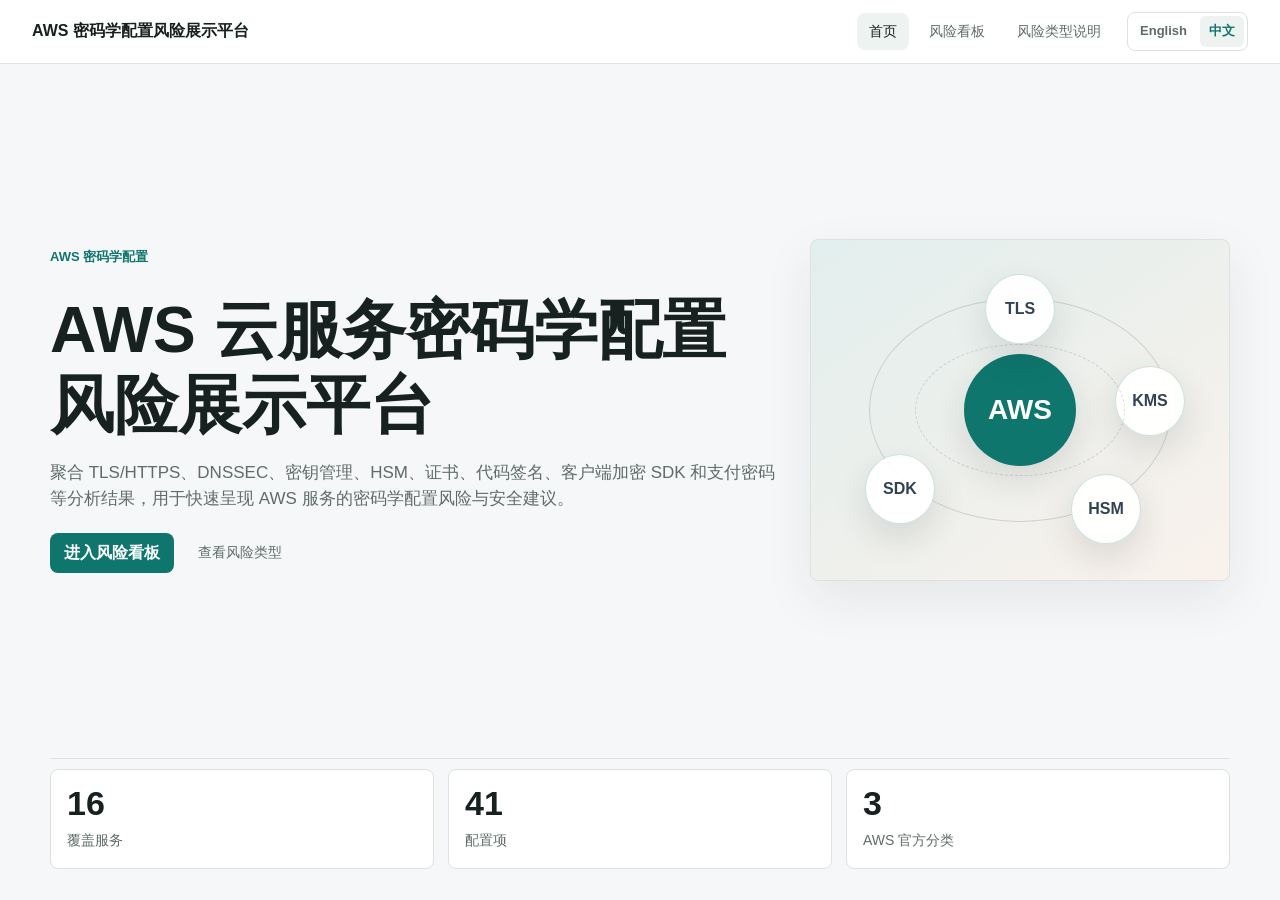
==== commit e3a28295: "Add an English version. Add a fuction for language version changes,including Chinese and English." ====
--- a/index.html
+++ b/index.html
@@ -3,133 +3,179 @@
   <head>
     <meta charset="utf-8" />
     <meta name="viewport" content="width=device-width, initial-scale=1" />
-    <title>AWS 云服务密码配置风险展示平台</title>
+    <title>AWS 密码学配置风险展示平台</title>
     <link rel="stylesheet" href="./styles.css" />
   </head>
   <body>
     <header class="topbar">
-      <a class="brand" href="#/">AWS 云服务密码配置风险展示平台</a>
-      <nav class="nav" aria-label="主导航">
-        <a href="#/" data-nav="home">首页</a>
-        <a href="#/risk-types" data-nav="risk-types">风险类型与分析说明</a>
-      </nav>
+      <a class="brand" href="#/">AWS 密码学配置风险展示平台</a>
+      <div class="topbar-actions">
+        <nav class="nav" aria-label="导航"></nav>
+        <div class="language-switcher" role="group" aria-label="Language">
+          <a href="./index-en.html" data-lang-page="en">English</a>
+          <a href="./index.html" data-lang-page="zh">中文</a>
+        </div>
+      </div>
     </header>
 
     <main id="app" class="app" aria-live="polite"></main>
 
-    <template id="cover-template">
-      <section class="cover-page">
-        <div class="cover-panel">
-          <p class="eyebrow">AWS Cryptography Configuration</p>
-          <h1>AWS &#x4e91;&#x670d;&#x52a1;&#x5bc6;&#x7801;&#x5b66;&#x914d;&#x7f6e;&#x98ce;&#x9669;&#x5c55;&#x793a;&#x5e73;&#x53f0;</h1>
-          <p class="cover-copy">
-            &#x805a;&#x5408; TLS / HTTPS&#x3001;DNSSEC&#x3001;&#x5bc6;&#x94a5;&#x7ba1;&#x7406;&#x3001;HSM&#x3001;&#x8bc1;&#x4e66;&#x3001;&#x4ee3;&#x7801;&#x7b7e;&#x540d;&#x4e0e;&#x5ba2;&#x6237;&#x7aef;&#x52a0;&#x5bc6; SDK &#x7b49;&#x5206;&#x6790;&#x7ed3;&#x679c;&#xff0c;&#x7528;&#x4e8e;&#x5feb;&#x901f;&#x5448;&#x73b0;&#x5404;&#x7c7b; AWS &#x670d;&#x52a1;&#x7684;&#x5bc6;&#x7801;&#x5b66;&#x914d;&#x7f6e;&#x98ce;&#x9669;&#x4e0e;&#x5b89;&#x5168;&#x5efa;&#x8bae;&#x3002;
-          </p>
-          <div class="cover-actions">
-            <a class="primary-button" href="#/dashboard">&#x8fdb;&#x5165;&#x98ce;&#x9669;&#x770b;&#x677f;</a>
-            <a class="secondary-link" href="#/risk-types">&#x67e5;&#x770b;&#x98ce;&#x9669;&#x7c7b;&#x578b;</a>
-          </div>
-        </div>
-        <div class="cover-visual" aria-label="AWS cryptography risk cover graphic">
-          <div class="risk-orbit">
-            <span class="node node-main">AWS</span>
-            <span class="node node-a">TLS</span>
-            <span class="node node-b">KMS</span>
-            <span class="node node-c">HSM</span>
-            <span class="node node-d">SDK</span>
-          </div>
-        </div>
-      </section>
-
-      <section class="cover-stats" aria-label="Platform summary">
-        <div><strong data-cover-count="services">0</strong><span>&#x8986;&#x76d6;&#x670d;&#x52a1;</span></div>
-        <div><strong data-cover-count="items">0</strong><span>&#x914d;&#x7f6e;&#x9879;</span></div>
-        <div><strong data-cover-count="groups">0</strong><span>&#x670d;&#x52a1;&#x5206;&#x7ec4;</span></div>
-      </section>
-    </template>
-
-    <template id="home-template">
-      <section class="hero">
-        <div>
-          <p class="eyebrow">AWS Cryptography Configuration</p>
-          <h1>服务、配置项、风险值和安全建议的统一展示</h1>
-          <p class="hero-copy">
-            本平台面向 AWS 云服务中的密码相关配置进行整理与展示，覆盖 TLS/HTTPS、证书管理、密钥管理、DNSSEC、HSM、数字签名、客户端加密 SDK、支付密码等类别。
-          </p>
-        </div>
-        <div class="hero-metrics" aria-label="数据概览">
-          <div><strong data-count="services">0</strong><span>服务</span></div>
-          <div><strong data-count="items">0</strong><span>配置项</span></div>
-          <div><strong data-count="groups">0</strong><span>服务组</span></div>
-        </div>
-      </section>
-
-      <section class="filters" aria-label="服务搜索与筛选">
-        <label class="search-box">
-          <span>搜索服务</span>
-          <input id="search-input" type="search" placeholder="输入 CloudFront、ACM、TLS、客户端加密 SDK..." autocomplete="off" />
-        </label>
-        <div class="filter-block">
-          <span class="filter-label">服务分类</span>
-          <div id="group-filters" class="chips" role="list"></div>
-        </div>
-        <div class="filter-block">
-          <span class="filter-label">配置可控性</span>
-          <div id="status-filters" class="chips" role="list"></div>
-        </div>
-      </section>
-
-      <section class="section-head">
-        <div>
-          <h2>服务总览</h2>
-          <p id="result-summary">正在加载服务卡片</p>
-        </div>
-        <a class="secondary-link" href="#/risk-types">查看风险类型与分析说明</a>
-      </section>
-      <section id="service-grid" class="service-grid" aria-label="服务卡片列表"></section>
-    </template>
-
-    <template id="detail-template">
-      <a class="back-link" href="#/">返回首页</a>
-      <section id="service-detail" class="detail"></section>
-    </template>
-
-    <template id="risk-template">
-      <section class="page-title">
-        <p class="eyebrow">Risk Taxonomy</p>
-        <h1>风险类型与分析说明</h1>
-        <p>本页面用于说明平台中的风险类型、字段含义和分析标准。风险值与安全值主要依据 AWS 官方文档、密码协议安全实践以及配置项本身的安全影响整理。</p>
-      </section>
-
-      <section class="info-band important">
-        <h2>N/A 与不可直接配置</h2>
-        <p>
-          页面中的 N/A 不一定表示数据缺失。对于 Amazon VPC、AWS PrivateLink、AWS Cloud Map 等服务，N/A 通常表示该服务本身不提供直接的密码套件、TLS policy 或密码算法选择入口。应在上层服务或应用层配置 TLS、证书、加密算法、密钥管理和访问控制策略。
-        </p>
-      </section>
-
-      <section class="accordion-section">
-        <h2>常见风险类型</h2>
-        <div id="risk-list" class="accordion-list"></div>
-      </section>
-
-      <section class="two-column">
-        <div>
-          <h2>服务组分类说明</h2>
-          <div id="group-guide" class="compact-table"></div>
-        </div>
-        <div>
-          <h2>字段说明</h2>
-          <div id="field-guide" class="compact-table"></div>
-        </div>
-      </section>
-
-      <section class="accordion-section">
-        <h2>风险值与安全值判断标准</h2>
-        <div id="standard-list" class="accordion-list"></div>
-      </section>
-    </template>
-
+    <script>
+      window.APP_CONFIG = {
+        lang: "zh-CN",
+        langKey: "zh",
+        title: "AWS 密码学配置风险展示平台",
+        languagePages: {
+          en: "./index-en.html",
+          zh: "./index.html",
+        },
+        data: {
+          services: "./data/new_services.json",
+          items: "./data/new_config_items.json",
+          riskTypes: "./data/new_risk_types.json",
+        },
+        categoryOverrides: {
+          kms: "Cryptography & PKI",
+          cloudhsm: "Cryptography & PKI",
+          "aws-encryption-sdk": "Cryptography & PKI",
+          "aws-database-encryption-sdk": "Cryptography & PKI",
+          "s3-encryption-client": "Cryptography & PKI",
+          signer: "Security, Identity, & Compliance",
+          acm: "Security, Identity, & Compliance",
+          "payment-cryptography": "Security, Identity, & Compliance",
+        },
+        filters: {
+          awsCategories: [
+            { value: "all", label: "全部" },
+            { value: "Networking & Content Delivery", label: "Networking & Content Delivery" },
+            { value: "Cryptography & PKI", label: "Cryptography & PKI" },
+            { value: "Security, Identity, & Compliance", label: "Security, Identity, & Compliance" },
+          ],
+          cryptoGroups: [
+            { value: "all", label: "全部" },
+            { value: "TLS / 安全策略", label: "TLS / 安全策略" },
+            { value: "DNSSEC / 完整性", label: "DNSSEC / 完整性" },
+            { value: "网络连接安全", label: "网络连接安全" },
+            { value: "VPN", label: "VPN" },
+            { value: "密钥管理", label: "密钥管理" },
+            { value: "HSM / 硬件密码模块", label: "HSM / 硬件密码模块" },
+            { value: "证书管理", label: "证书管理" },
+            { value: "代码签名", label: "代码签名" },
+            { value: "客户端加密 SDK", label: "客户端加密 SDK" },
+            { value: "支付密码", label: "支付密码" },
+          ],
+          statuses: [
+            { value: "all", label: "全部" },
+            { value: "可配置", label: "可配置" },
+            { value: "部分可配置", label: "部分可配置" },
+            { value: "不可配置", label: "不可配置" },
+          ],
+        },
+        labels: {
+          navCover: "首页",
+          navDashboard: "风险看板",
+          navRiskTypes: "风险类型说明",
+          coverEyebrow: "AWS 密码学配置",
+          coverTitle: "AWS 云服务密码学配置风险展示平台",
+          coverCopy: "聚合 TLS/HTTPS、DNSSEC、密钥管理、HSM、证书、代码签名、客户端加密 SDK 和支付密码等分析结果，用于快速呈现 AWS 服务的密码学配置风险与安全建议。",
+          enterDashboard: "进入风险看板",
+          viewRiskTypes: "查看风险类型",
+          servicesCovered: "覆盖服务",
+          configItems: "配置项",
+          officialCategories: "AWS 官方分类",
+          dashboardTitle: "按 AWS 官方分类组织的密码学配置风险看板",
+          dashboardCopy: "以 AWS 官方服务分类作为一级分组，同时保留 TLS、DNSSEC、密钥管理、HSM、证书、代码签名和客户端加密 SDK 等密码学维度。",
+          services: "服务",
+          awsServiceCategory: "AWS 服务分类",
+          cryptoDimension: "密码学维度",
+          controllability: "配置可控性",
+          searchLabel: "搜索服务 / 密码学维度",
+          searchPlaceholder: "输入 CloudFront、ACM、TLS、KMS、客户端加密 SDK...",
+          serviceOverview: "服务风险总览",
+          matchingSummary: (count, page, pages) => `共 ${count} 个服务匹配当前条件，当前第 ${page} / ${pages} 页。`,
+          emptyResults: "没有匹配的服务。可以清空搜索词，或切换到“全部”分类。",
+          previous: "上一页",
+          next: "下一页",
+          paginationLabel: "服务列表分页",
+          viewDetails: "查看详情",
+          backDashboard: "返回风险看板",
+          serviceNotFound: (id) => `未找到 service_id 为 ${id} 的服务。`,
+          riskFocus: "主要风险关注点",
+          noConfigRisk: "该服务暂无配置项风险，属于说明性展示。",
+          awsCategory: "AWS 服务分类",
+          cryptoCategory: "密码学类别",
+          mainFocus: "主要关注",
+          configurationItems: "配置项",
+          configurationItem: "配置项",
+          apiEndpoint: "API / 端点",
+          recommendedValues: "推荐值",
+          riskyValues: "风险值",
+          riskLevel: "风险级别",
+          riskLevel_high: "高",
+          riskLevel_medium: "中",
+          riskLevel_low: "低",
+          references: "参考文档",
+          action: "操作",
+          expand: "展开",
+          collapse: "收起",
+          riskReason: "风险原因",
+          securityValueReason: "安全价值原因",
+          noItems: "该服务当前没有列出直接由用户配置的密码学配置项，属于说明性条目；应在相关 API TLS、DNSSEC 或下游服务加密控制中落实治理。",
+          referenceLink: "AWS 官方文档",
+          riskTaxonomyTitle: "风险类型说明",
+          riskTaxonomyCopy: "汇总密码学配置风险类型、相关 AWS 服务、典型风险值和推荐整改方向。",
+          naTitle: "如何理解 N/A 和不可配置服务",
+          naCopy: "部分服务本身不提供 TLS policy、cipher suite 或 KMS key 配置入口，例如 Cloud Map。平台仍保留这些服务，用于澄清加密边界，并提示应关注 API TLS、Route 53 DNSSEC、PrivateLink 或下游服务 TLS 等相邻控制。",
+          riskTypeList: "支持的风险类型",
+          relatedServices: "相关服务：",
+          typicalRiskyValues: "典型风险值：",
+          recommendedDirection: "推荐方向：",
+          groupGuide: "服务分组说明",
+          fieldGuide: "数据字段说明",
+          standardGuide: "风险判断说明",
+          showMore: (count) => `展开 ${count}`,
+          showLess: "收起",
+          loadError: "加载数据失败。请通过本地 HTTP 服务运行项目，以便浏览器读取 JSON 文件。",
+          coverGraphicLabel: "AWS 密码学风险封面图",
+          platformSummaryLabel: "平台汇总",
+          platformMetricsLabel: "平台指标",
+          serviceFiltersLabel: "服务筛选",
+          serviceCardsLabel: "服务卡片",
+          riskTaxonomyEyebrow: "风险类型",
+        },
+        guides: {
+          groupHeaders: ["密码学维度", "说明", "相关服务"],
+          groupRows: [
+            ["TLS / 安全策略", "TLS 协议版本、HTTPS listener、viewer security policy 与 TLS 终止点。", "CloudFront、ALB、NLB、VPC Lattice"],
+            ["DNSSEC / 完整性", "DNS 响应完整性与信任链。", "Route 53"],
+            ["网络连接安全", "传输加密可观测性、强制策略和服务发现边界。", "VPC、PrivateLink、Cloud Map"],
+            ["VPN / IPsec", "IKE、IPsec、Phase 1/2 算法、DH group 和隧道认证。", "Site-to-Site VPN、Client VPN"],
+            ["密钥管理", "KMS 密钥类型、用途、来源、轮换和策略治理。", "AWS KMS"],
+            ["HSM / 硬件密码模块", "HSM 模式、机制、密钥属性和 CU 所有权。", "CloudHSM"],
+            ["证书管理", "证书申请、导入、导出、透明日志、续期和私钥边界。", "ACM、Private CA"],
+            ["代码签名", "签名 profile、签名算法、有效期和签名权限。", "AWS Signer"],
+            ["客户端加密 SDK", "commitment policy、keyring、字段加密动作和搜索加密泄露面。", "AWS Encryption SDK、Database Encryption SDK、S3 Encryption Client"],
+            ["支付密码", "支付密钥属性、PIN/CVV/MAC/data 操作和密钥导入导出。", "AWS Payment Cryptography"],
+          ],
+          fieldHeaders: ["字段", "含义", "说明"],
+          fieldRows: [
+            ["Service", "AWS 服务名称", "服务展示名称。"],
+            ["Service_Group", "密码学维度", "看板中的密码学分组。"],
+            ["Crypto_Category", "密码学类别", "更细的协议、密钥、证书或 SDK 分类。"],
+            ["Configurable_Status", "配置可控性", "该密码学控制是否由客户直接配置。"],
+            ["Configuration_Item", "配置项", "被评估的设置、策略、API 参数或 SDK 选项。"],
+            ["API_Endpoint", "API / 端点", "配置项所在的 API、CLI、SDK 或配置入口。"],
+            ["Recommended_Values", "推荐值", "推荐值或控制方向。"],
+            ["Risky_Values", "风险值", "应避免、整改或作为兼容例外说明的值。"],
+          ],
+          standardRows: [
+            ["风险值判断", "启用废弃协议、弱 cipher、缺少前向保密、错误密钥用途、不受控密钥导出或模糊加密边界的值，会被视为风险值。"],
+            ["推荐值判断", "推荐值优先考虑 TLS 1.2/1.3、AEAD 与前向保密、DNSSEC 信任链、最小权限密钥用途、证书生命周期治理和新版 SDK 密码学基线。"],
+            ["不可配置服务", "N/A 不代表没有安全关注点，而是该服务没有直接密码学配置字段，需要通过相邻服务和架构控制落实。"],
+          ],
+        },
+      };
+    </script>
     <script src="./app.js"></script>
   </body>
 </html>
--- a/styles.css
+++ b/styles.css
@@ -58,9 +58,48 @@
   font-weight: 760;
 }
 
+.topbar-actions {
+  display: flex;
+  align-items: center;
+  gap: 14px;
+}
+
 .nav {
   display: flex;
   gap: 8px;
+}
+
+.language-switcher {
+  display: inline-flex;
+  gap: 4px;
+  padding: 3px;
+  border: 1px solid var(--line);
+  border-radius: 8px;
+  background: var(--surface);
+}
+
+.language-switcher button,
+.language-switcher a {
+  display: inline-flex;
+  align-items: center;
+  justify-content: center;
+  min-height: 30px;
+  padding: 5px 9px;
+  border: 0;
+  border-radius: 6px;
+  background: transparent;
+  color: var(--muted);
+  cursor: pointer;
+  font-size: 13px;
+  font-weight: 720;
+}
+
+.language-switcher button.active,
+.language-switcher button:hover,
+.language-switcher a.active,
+.language-switcher a:hover {
+  background: var(--surface-strong);
+  color: var(--accent);
 }
 
 .nav a,
@@ -375,6 +414,12 @@
   border-color: rgba(15, 118, 110, 0.34);
   background: var(--surface-strong);
   color: var(--accent);
+}
+
+.chip-toggle {
+  border-style: dashed;
+  color: var(--accent);
+  font-weight: 750;
 }
 
 .section-head {
@@ -592,6 +637,22 @@
   background: var(--surface);
 }
 
+.detail-header .kpi {
+  min-height: 84px;
+  padding: 14px;
+}
+
+.detail-header .kpi span {
+  margin-top: 0;
+  font-size: 12px;
+}
+
+.detail-header .kpi strong {
+  margin-top: 8px;
+  font-size: 17px;
+  line-height: 1.28;
+}
+
 .risk-focus,
 .analysis-table-wrap,
 .info-band,
@@ -809,6 +870,17 @@
     padding: 14px 18px;
   }
 
+  .topbar-actions {
+    align-items: flex-start;
+    flex-direction: column;
+    gap: 10px;
+    width: 100%;
+  }
+
+  .nav {
+    flex-wrap: wrap;
+  }
+
   .app {
     width: min(100% - 28px, 1180px);
     padding-top: 18px;
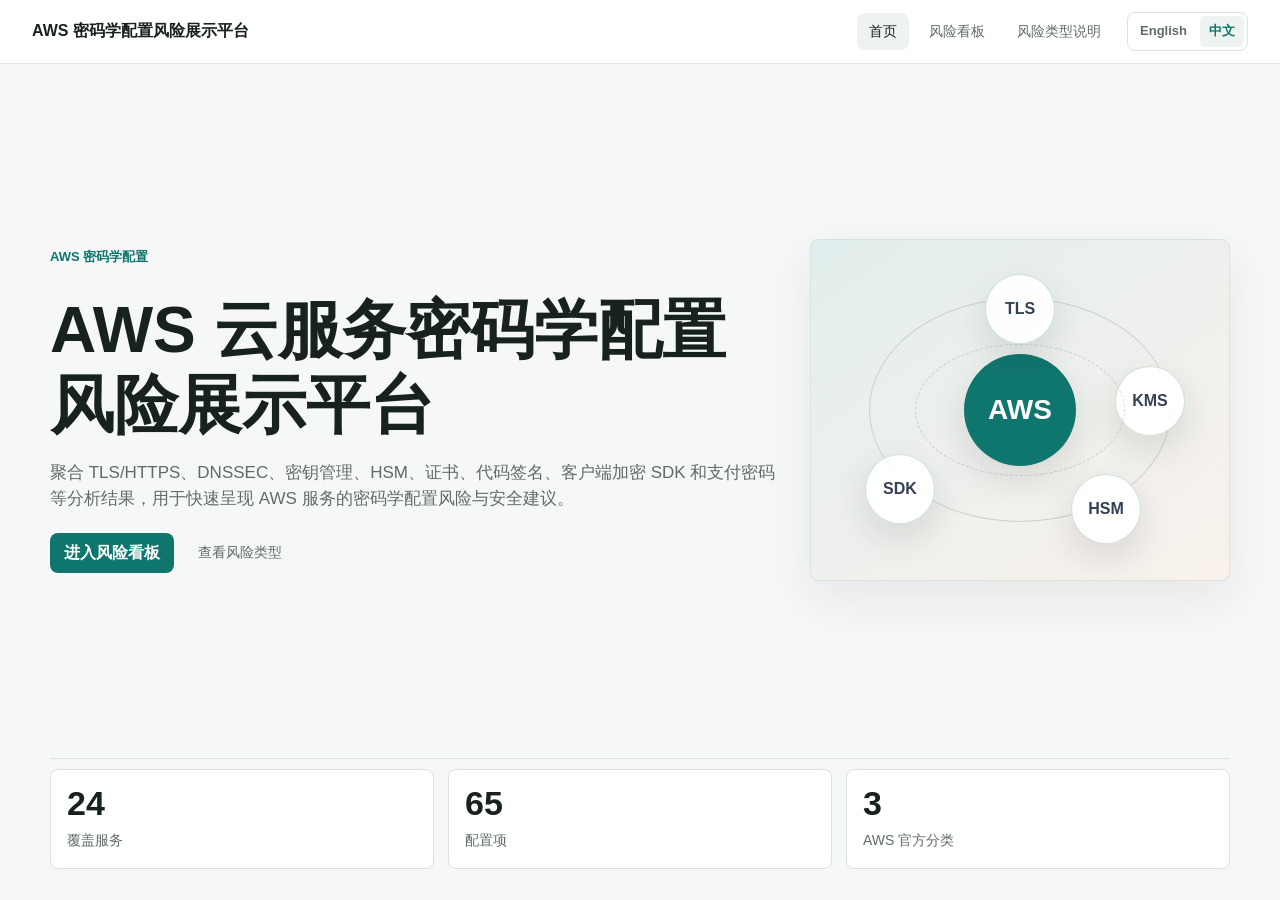
==== commit 5827190c: "add new analysis of AWS services" ====
--- a/index.html
+++ b/index.html
@@ -58,6 +58,7 @@
             { value: "网络连接安全", label: "网络连接安全" },
             { value: "VPN", label: "VPN" },
             { value: "密钥管理", label: "密钥管理" },
+            { value: "身份与凭据安全", label: "身份与凭据安全" },
             { value: "HSM / 硬件密码模块", label: "HSM / 硬件密码模块" },
             { value: "证书管理", label: "证书管理" },
             { value: "代码签名", label: "代码签名" },
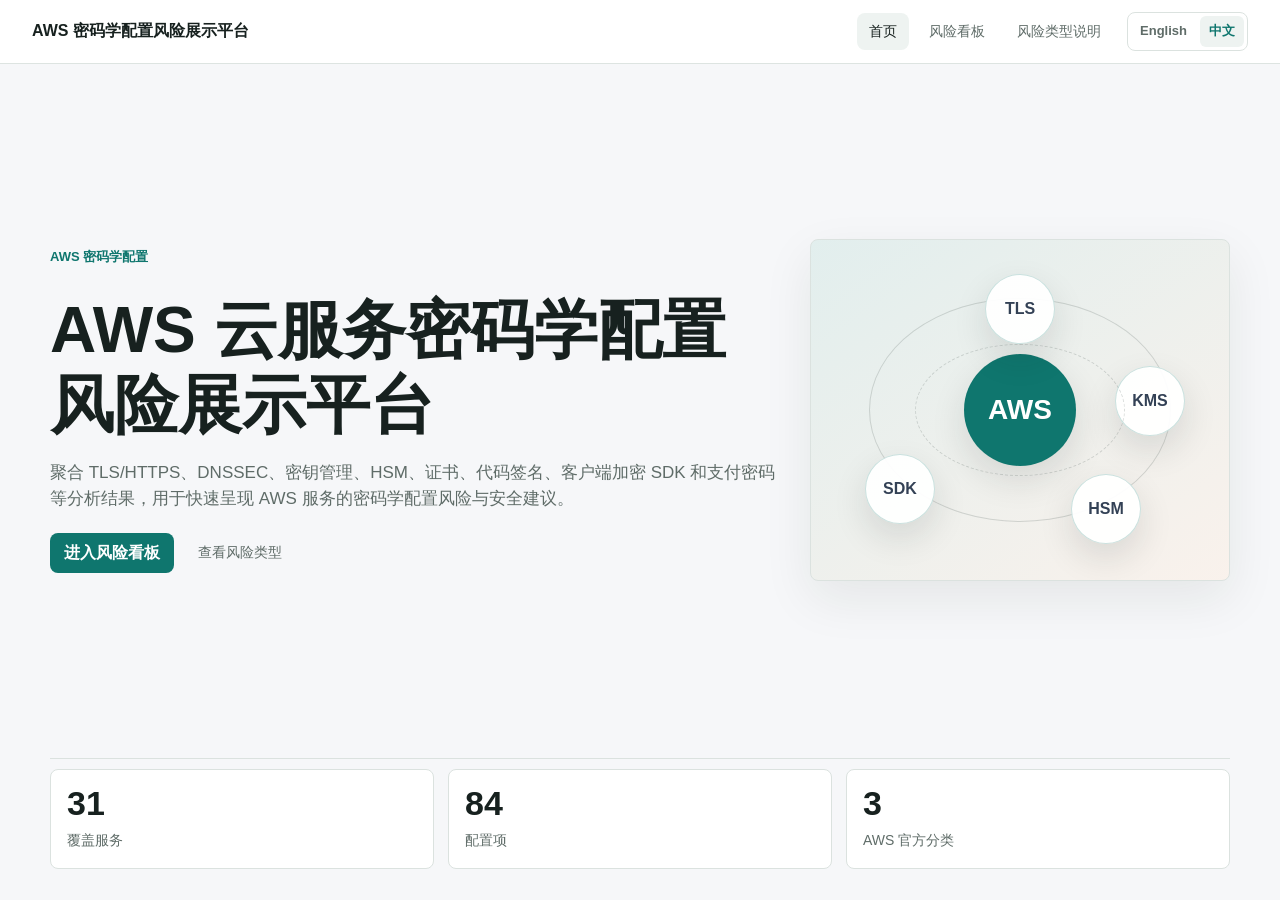
==== commit 98d5c434: "add new analysis of AWS services" ====
--- a/index.html
+++ b/index.html
@@ -59,6 +59,8 @@
             { value: "VPN", label: "VPN" },
             { value: "密钥管理", label: "密钥管理" },
             { value: "身份与凭据安全", label: "身份与凭据安全" },
+            { value: "数据保护", label: "数据保护" },
+            { value: "安全监测与合规", label: "安全监测与合规" },
             { value: "HSM / 硬件密码模块", label: "HSM / 硬件密码模块" },
             { value: "证书管理", label: "证书管理" },
             { value: "代码签名", label: "代码签名" },
